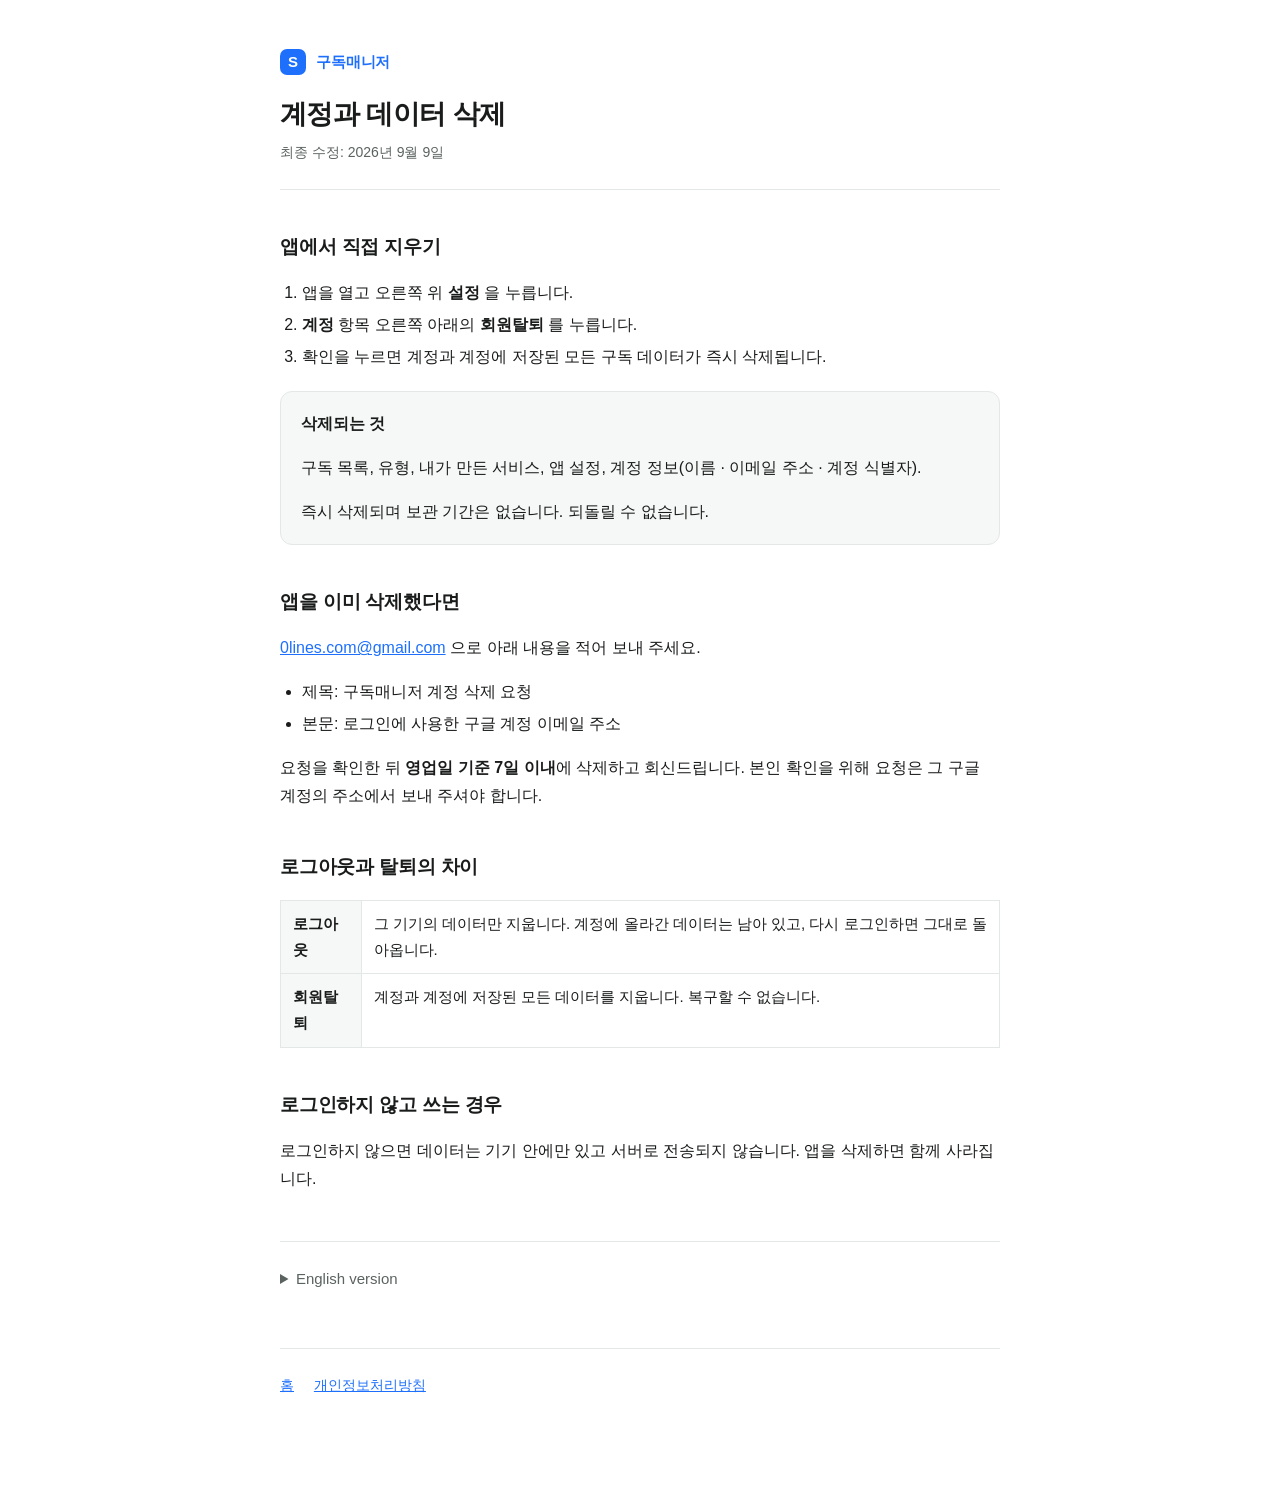
==== delete-account.html @ 98c9a356 "구독매니저 개인정보처리방침 · 계정 삭제 안내" ====
<!doctype html>
<html lang="ko">
<head>
<meta charset="utf-8">
<meta name="viewport" content="width=device-width, initial-scale=1">
<title>구독매니저 계정 · 데이터 삭제</title>
<link rel="stylesheet" href="style.css">
</head>
<body>
<main>

<header>
  <a class="app" href="./"><span class="mark">S</span> 구독매니저</a>
  <h1>계정과 데이터 삭제</h1>
  <p class="date">최종 수정: 2026년 9월 9일</p>
</header>

<h2>앱에서 직접 지우기</h2>
<ol>
  <li>앱을 열고 오른쪽 위 <strong>설정</strong> 을 누릅니다.</li>
  <li><strong>계정</strong> 항목 오른쪽 아래의 <strong>회원탈퇴</strong> 를 누릅니다.</li>
  <li>확인을 누르면 계정과 계정에 저장된 모든 구독 데이터가 즉시 삭제됩니다.</li>
</ol>

<div class="box">
  <p><strong>삭제되는 것</strong></p>
  <p>구독 목록, 유형, 내가 만든 서비스, 앱 설정, 계정 정보(이름 &middot; 이메일 주소 &middot; 계정 식별자).</p>
  <p>즉시 삭제되며 보관 기간은 없습니다. 되돌릴 수 없습니다.</p>
</div>

<h2>앱을 이미 삭제했다면</h2>
<p><a href="mailto:0lines.com@gmail.com?subject=%EA%B5%AC%EB%8F%85%EB%A7%A4%EB%8B%88%EC%A0%80%20%EA%B3%84%EC%A0%95%20%EC%82%AD%EC%A0%9C%20%EC%9A%94%EC%B2%AD">0lines.com@gmail.com</a> 으로 아래 내용을 적어 보내 주세요.</p>
<ul>
  <li>제목: 구독매니저 계정 삭제 요청</li>
  <li>본문: 로그인에 사용한 구글 계정 이메일 주소</li>
</ul>
<p>
요청을 확인한 뒤 <strong>영업일 기준 7일 이내</strong>에 삭제하고 회신드립니다.
본인 확인을 위해 요청은 그 구글 계정의 주소에서 보내 주셔야 합니다.
</p>

<h2>로그아웃과 탈퇴의 차이</h2>
<table>
  <tr><th>로그아웃</th><td>그 기기의 데이터만 지웁니다. 계정에 올라간 데이터는 남아 있고, 다시 로그인하면 그대로 돌아옵니다.</td></tr>
  <tr><th>회원탈퇴</th><td>계정과 계정에 저장된 모든 데이터를 지웁니다. 복구할 수 없습니다.</td></tr>
</table>

<h2>로그인하지 않고 쓰는 경우</h2>
<p>
로그인하지 않으면 데이터는 기기 안에만 있고 서버로 전송되지 않습니다.
앱을 삭제하면 함께 사라집니다.
</p>

<details>
<summary>English version</summary>

<h2>Deleting your account and data</h2>

<h3>In the app</h3>
<ol>
  <li>Open the app and tap <strong>Settings</strong> in the top right.</li>
  <li>Tap <strong>Delete account</strong> at the bottom right of the <strong>Account</strong> section.</li>
  <li>Confirm. Your account and every subscription stored in it are deleted immediately.</li>
</ol>
<p>
Deleted: your subscription list, categories, services you created, app settings, and account
information (name, email address, account identifier). Deletion is immediate, with no
retention period, and cannot be undone.
</p>

<h3>If you have already uninstalled the app</h3>
<p>
Email <a href="mailto:0lines.com@gmail.com">0lines.com@gmail.com</a> with the subject
&ldquo;SubManager account deletion request&rdquo; and the email address of the Google
account you signed in with. We will delete it and reply within 7 business days. Please send
the request from that Google account's address so we can verify it is you.
</p>

<h3>Signing out vs. deleting</h3>
<p>
Signing out clears the data on that device only; the data in your account remains and
returns when you sign in again. Deleting the account removes the account and all of its
data permanently.
</p>

<h3>If you never sign in</h3>
<p>
Your data stays on the device and is never sent to a server. Uninstalling the app deletes it.
</p>

</details>

<footer>
  <a href="./">홈</a>
  <a href="privacy.html">개인정보처리방침</a>
</footer>

</main>
</body>
</html>
---- style.css ----
:root {
  color-scheme: light dark;
  --bg: #ffffff;
  --fg: #1a1c1b;
  --muted: #5b6360;
  --line: #e3e7e5;
  --accent: #1E70FC;
  --card: #f6f8f7;
}
@media (prefers-color-scheme: dark) {
  :root {
    --bg: #14181a;
    --fg: #e6eaec;
    --muted: #9aa4a8;
    --line: #2a3134;
    --accent: #6aa3ff;
    --card: #1b2124;
  }
}
* { box-sizing: border-box; }
body {
  margin: 0;
  padding: 0 20px 96px;
  background: var(--bg);
  color: var(--fg);
  font: 16px/1.75 -apple-system, BlinkMacSystemFont, "Segoe UI", "Malgun Gothic",
        "Apple SD Gothic Neo", "Noto Sans KR", Roboto, sans-serif;
  -webkit-text-size-adjust: 100%;
}
main { max-width: 720px; margin: 0 auto; }
header {
  padding: 48px 0 24px;
  border-bottom: 1px solid var(--line);
  margin-bottom: 32px;
}
.app {
  display: inline-flex; align-items: center; gap: 10px;
  font-weight: 700; color: var(--accent); text-decoration: none;
  font-size: 15px; letter-spacing: -0.01em;
}
.mark {
  width: 26px; height: 26px; border-radius: 7px;
  background: #1E70FC; color: #fff;
  display: grid; place-items: center;
  font-weight: 800; font-size: 15px;
}
h1 { font-size: 27px; line-height: 1.35; margin: 20px 0 8px; letter-spacing: -0.02em; }
h2 { font-size: 19px; margin: 40px 0 10px; letter-spacing: -0.01em; }
h3 { font-size: 16px; margin: 28px 0 8px; }
p, li { color: var(--fg); }
.date { color: var(--muted); font-size: 14px; margin: 0; }
.lead { color: var(--muted); }
ul, ol { padding-left: 22px; }
li { margin: 4px 0; }
a { color: var(--accent); }
table { border-collapse: collapse; width: 100%; margin: 16px 0; font-size: 15px; }
th, td { border: 1px solid var(--line); padding: 10px 12px; text-align: left; vertical-align: top; }
th { background: var(--card); font-weight: 600; }
.box {
  background: var(--card); border: 1px solid var(--line);
  border-radius: 12px; padding: 18px 20px; margin: 20px 0;
}
.box p:first-child { margin-top: 0; }
.box p:last-child { margin-bottom: 0; }
code {
  background: var(--card); border: 1px solid var(--line);
  border-radius: 5px; padding: 1px 5px; font-size: 0.9em;
}
footer {
  margin-top: 56px; padding-top: 24px;
  border-top: 1px solid var(--line);
  color: var(--muted); font-size: 14px;
}
footer a { margin-right: 16px; }
details { margin-top: 48px; border-top: 1px solid var(--line); padding-top: 24px; }
summary { cursor: pointer; color: var(--muted); font-size: 15px; }
details[open] summary { margin-bottom: 8px; }
@media (max-width: 480px) {
  h1 { font-size: 23px; }
  table { font-size: 14px; }
  th, td { padding: 8px 10px; }
}
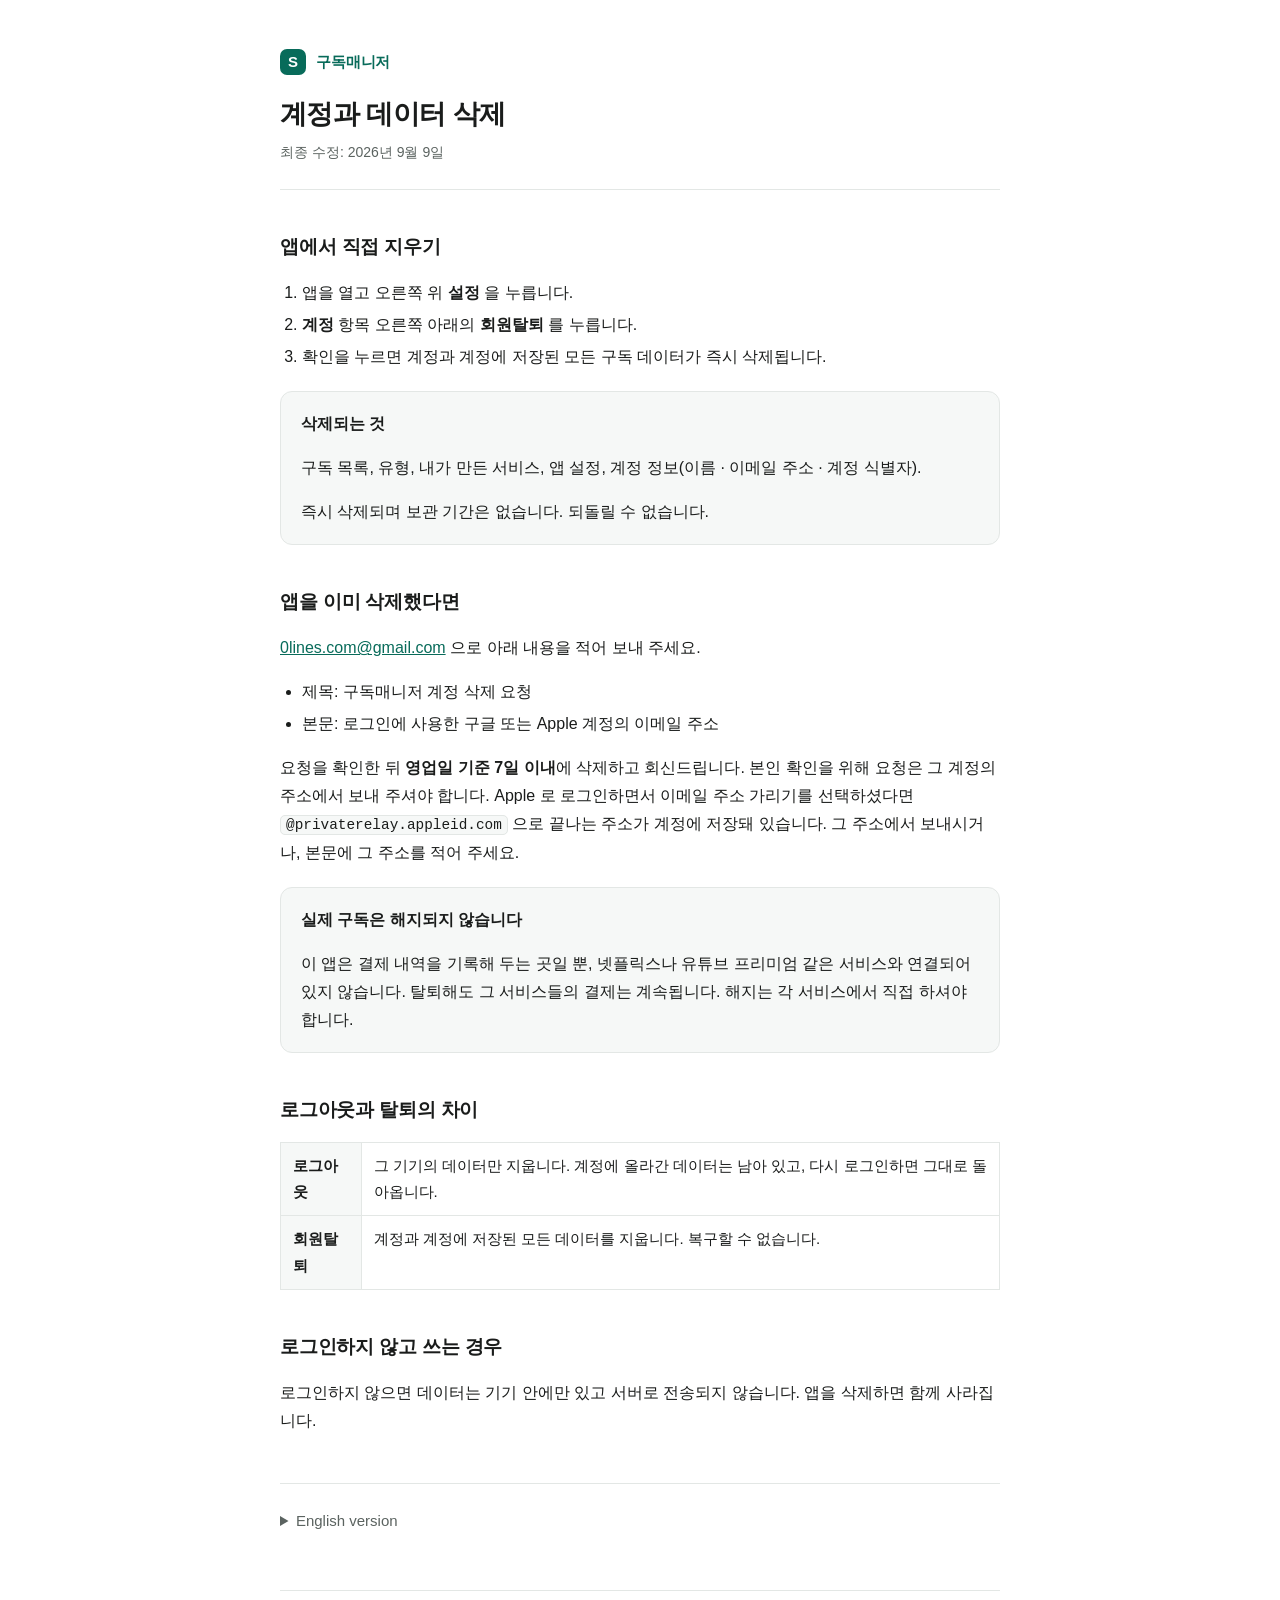
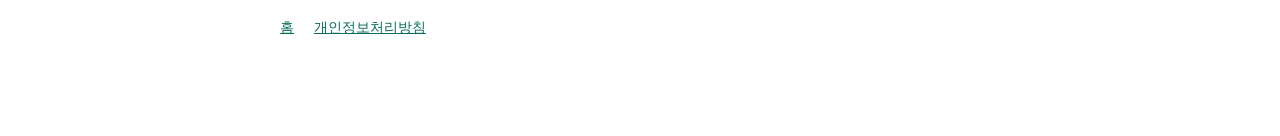
==== commit 68abfca1: "삭제 안내 · 개인정보처리방침에 Apple 로그인을 넣는다 iOS 에 Apple 로그인을 넣었는데 두 페이지가 구글만 말하고 있었다. 메일로 삭제를 요청하는 절차도 손봤다 — Ap" ====
--- a/delete-account.html
+++ b/delete-account.html
@@ -32,12 +32,24 @@
 <p><a href="mailto:0lines.com@gmail.com?subject=%EA%B5%AC%EB%8F%85%EB%A7%A4%EB%8B%88%EC%A0%80%20%EA%B3%84%EC%A0%95%20%EC%82%AD%EC%A0%9C%20%EC%9A%94%EC%B2%AD">0lines.com@gmail.com</a> 으로 아래 내용을 적어 보내 주세요.</p>
 <ul>
   <li>제목: 구독매니저 계정 삭제 요청</li>
-  <li>본문: 로그인에 사용한 구글 계정 이메일 주소</li>
+  <li>본문: 로그인에 사용한 구글 또는 Apple 계정의 이메일 주소</li>
 </ul>
 <p>
 요청을 확인한 뒤 <strong>영업일 기준 7일 이내</strong>에 삭제하고 회신드립니다.
-본인 확인을 위해 요청은 그 구글 계정의 주소에서 보내 주셔야 합니다.
+본인 확인을 위해 요청은 그 계정의 주소에서 보내 주셔야 합니다.
+Apple 로 로그인하면서 이메일 주소 가리기를 선택하셨다면
+<code>@privaterelay.appleid.com</code> 으로 끝나는 주소가 계정에 저장돼 있습니다.
+그 주소에서 보내시거나, 본문에 그 주소를 적어 주세요.
 </p>
+
+<div class="box">
+  <p><strong>실제 구독은 해지되지 않습니다</strong></p>
+  <p>
+  이 앱은 결제 내역을 기록해 두는 곳일 뿐, 넷플릭스나 유튜브 프리미엄 같은 서비스와
+  연결되어 있지 않습니다. 탈퇴해도 그 서비스들의 결제는 계속됩니다.
+  해지는 각 서비스에서 직접 하셔야 합니다.
+  </p>
+</div>
 
 <h2>로그아웃과 탈퇴의 차이</h2>
 <table>
@@ -71,9 +83,11 @@
 <h3>If you have already uninstalled the app</h3>
 <p>
 Email <a href="mailto:0lines.com@gmail.com">0lines.com@gmail.com</a> with the subject
-&ldquo;SubManager account deletion request&rdquo; and the email address of the Google
-account you signed in with. We will delete it and reply within 7 business days. Please send
-the request from that Google account's address so we can verify it is you.
+&ldquo;SubManager account deletion request&rdquo; and the email address of the Google or
+Apple account you signed in with. We will delete it and reply within 7 business days.
+Please send the request from that account's address so we can verify it is you. If you chose
+to hide your email when signing in with Apple, the address stored on the account ends in
+<code>@privaterelay.appleid.com</code> &mdash; send from it, or include it in your message.
 </p>
 
 <h3>Signing out vs. deleting</h3>
--- a/style.css
+++ b/style.css
@@ -4,7 +4,7 @@
   --fg: #1a1c1b;
   --muted: #5b6360;
   --line: #e3e7e5;
-  --accent: #1E70FC;
+  --accent: #086B5A;
   --card: #f6f8f7;
 }
 @media (prefers-color-scheme: dark) {
@@ -13,7 +13,7 @@
     --fg: #e6eaec;
     --muted: #9aa4a8;
     --line: #2a3134;
-    --accent: #6aa3ff;
+    --accent: #45b394;
     --card: #1b2124;
   }
 }
@@ -40,7 +40,7 @@
 }
 .mark {
   width: 26px; height: 26px; border-radius: 7px;
-  background: #1E70FC; color: #fff;
+  background: #086B5A; color: #fff;
   display: grid; place-items: center;
   font-weight: 800; font-size: 15px;
 }
